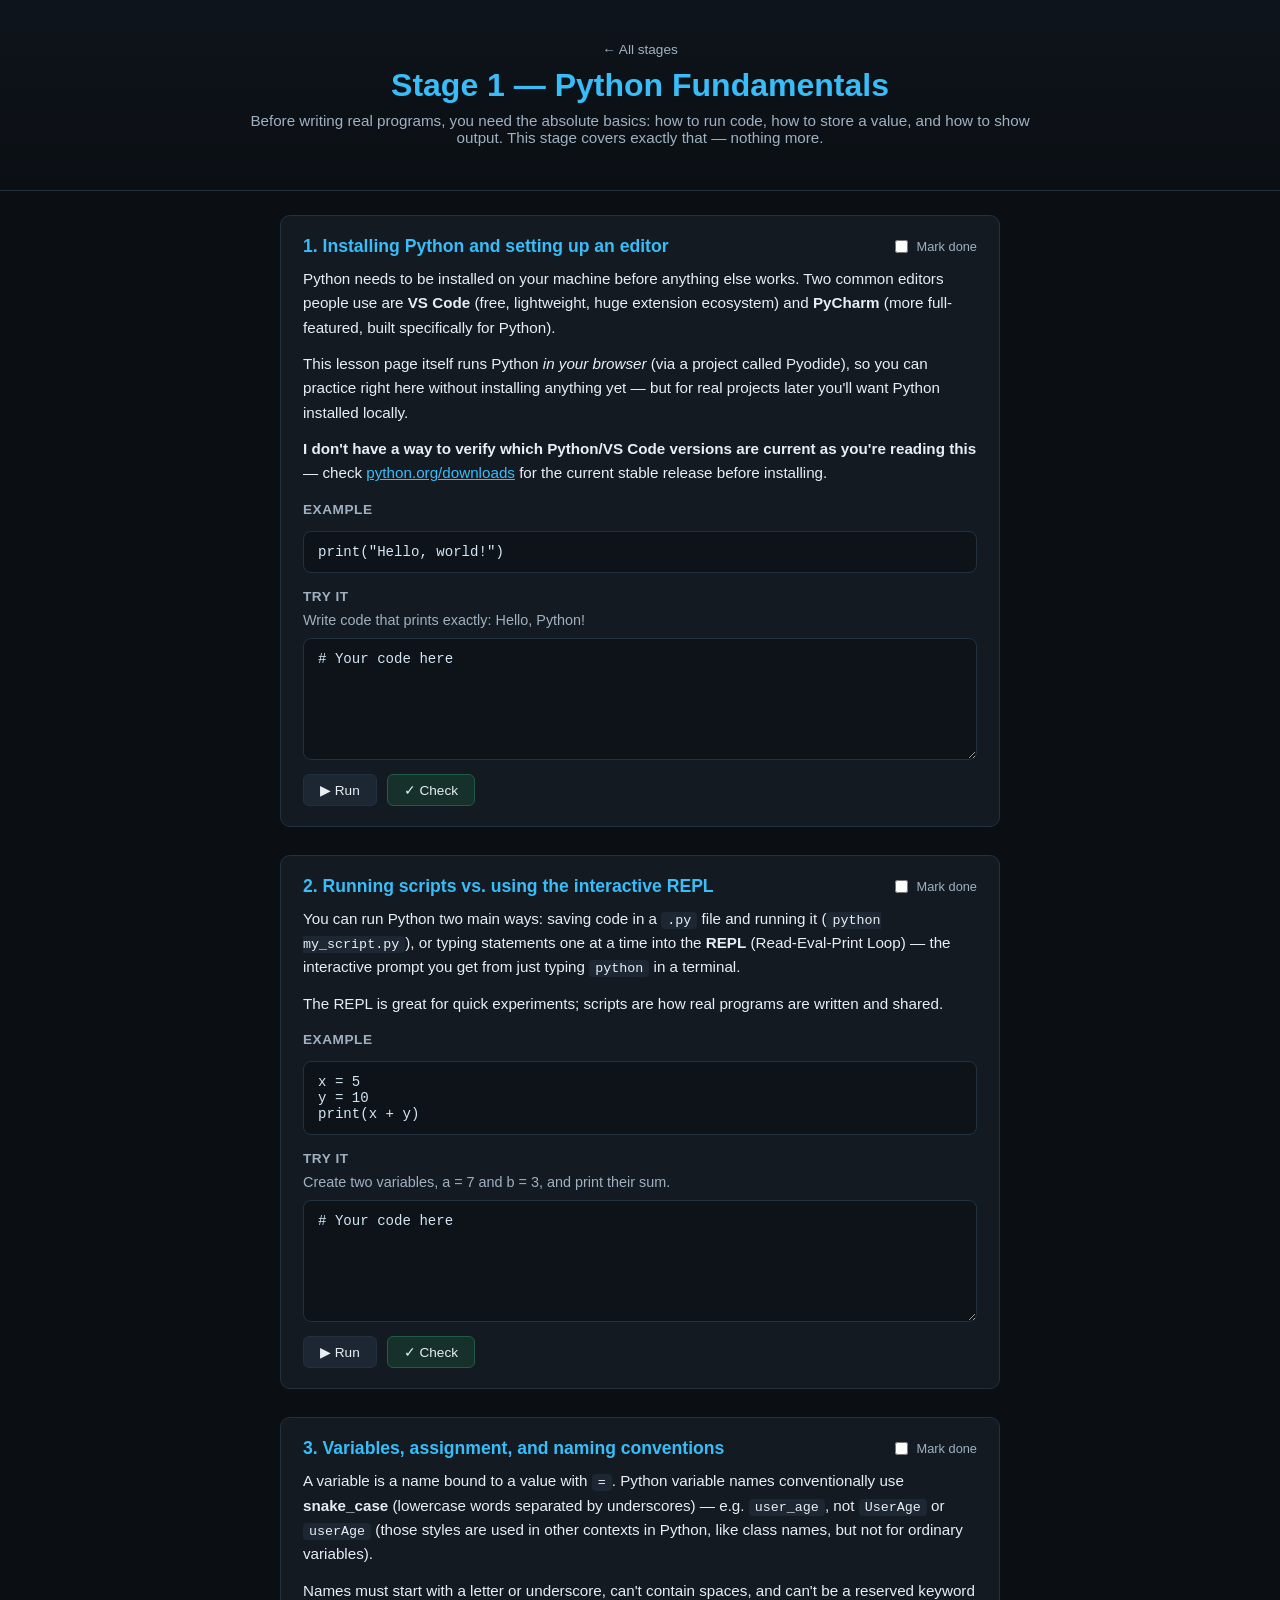
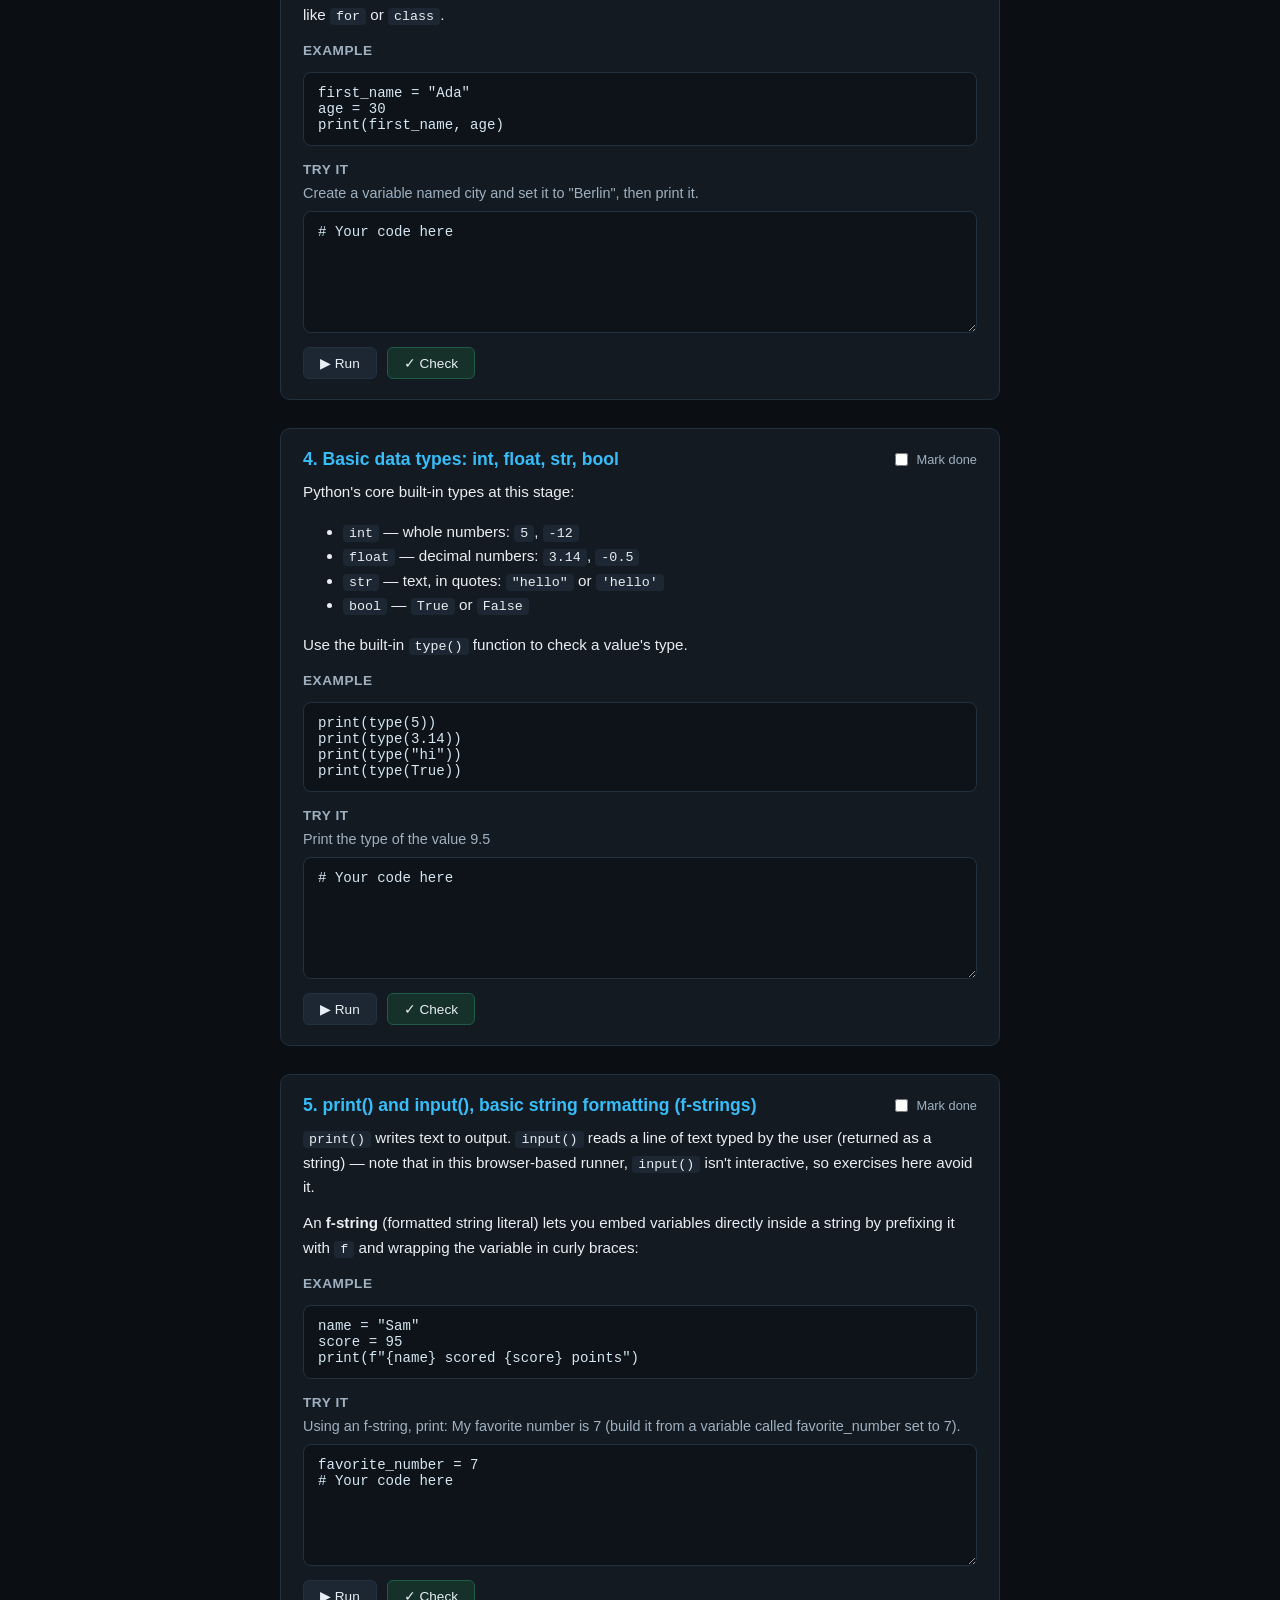
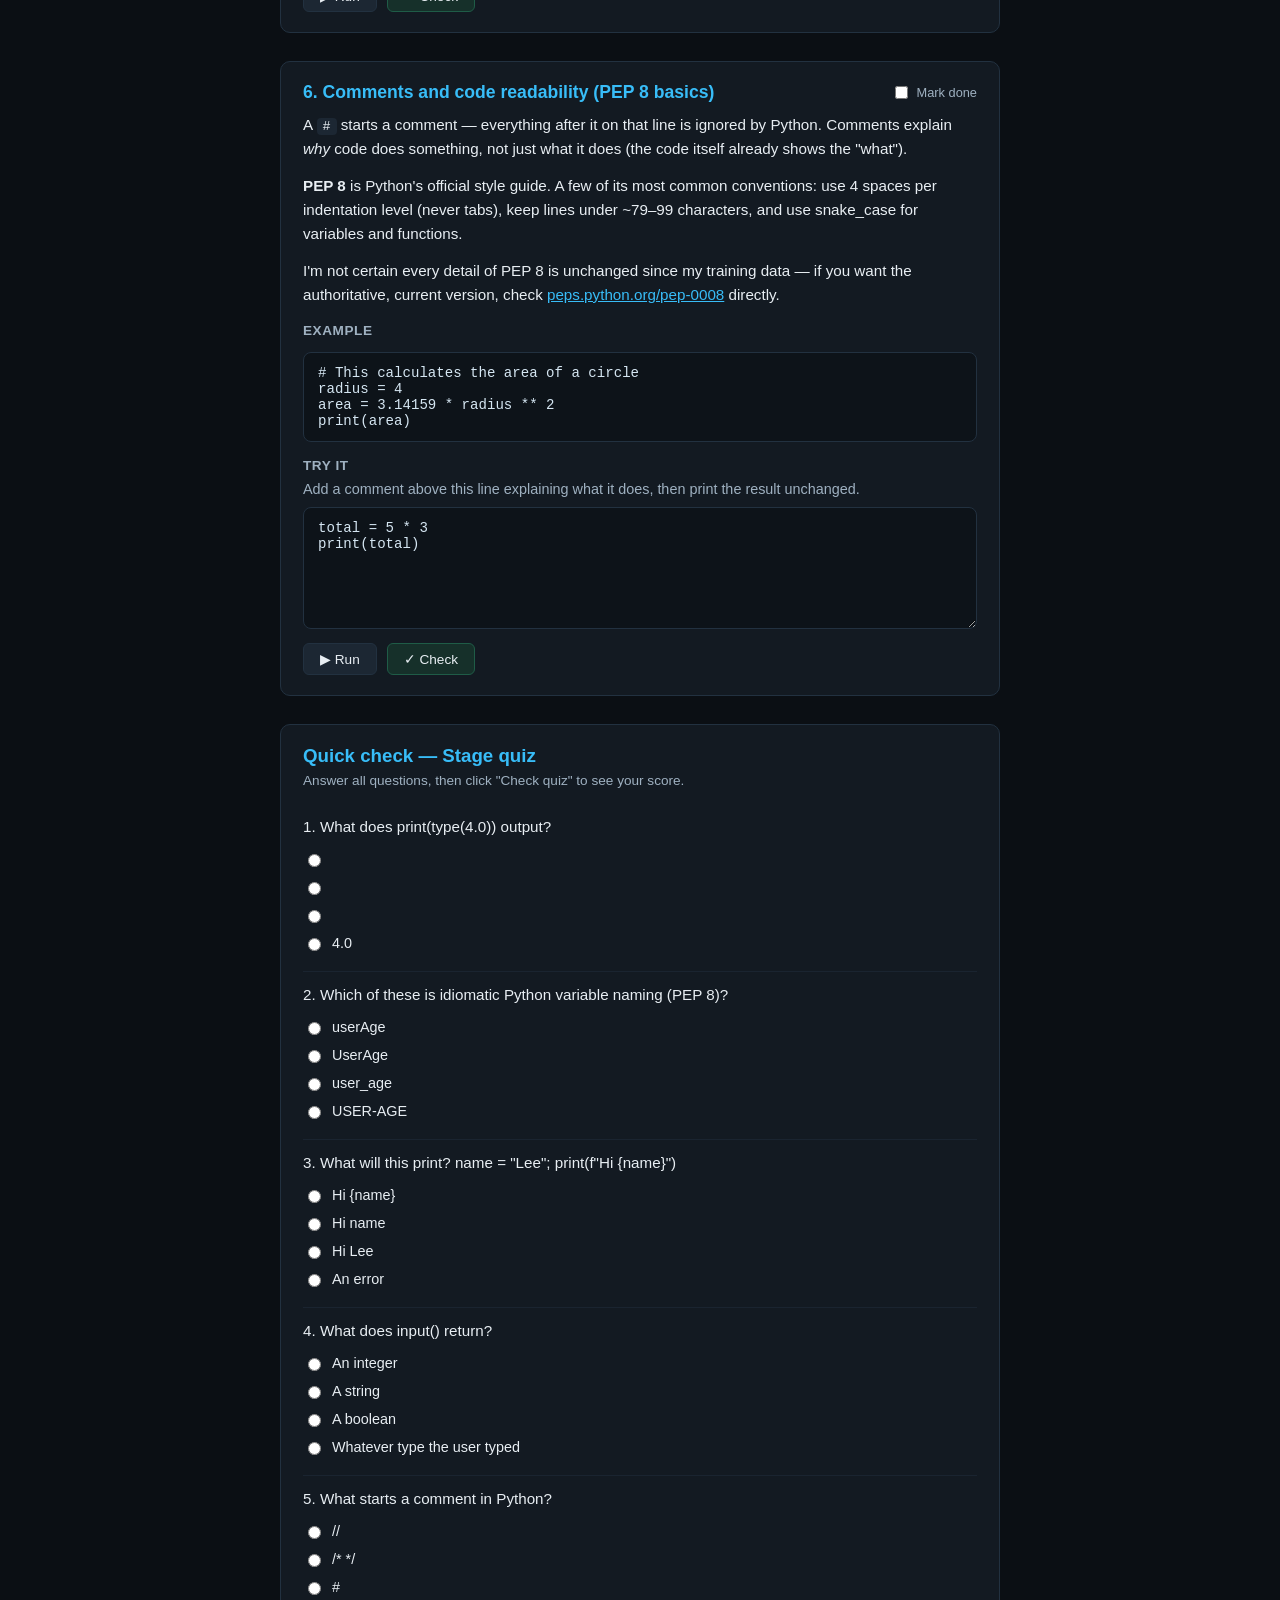
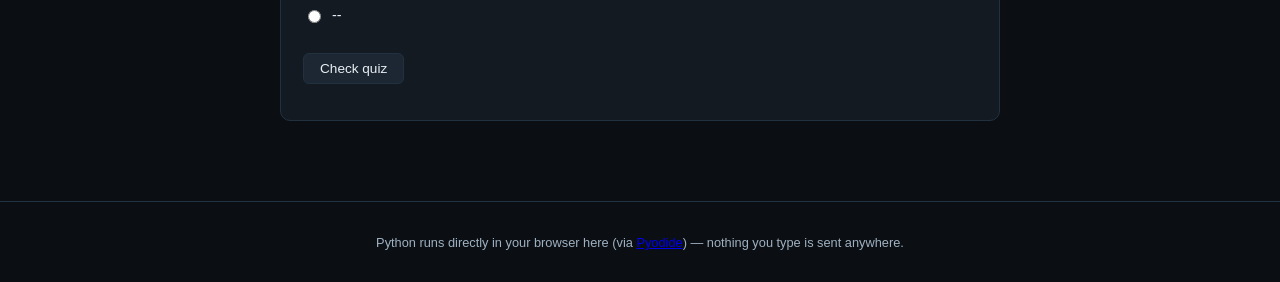
==== lesson.html @ e813a806 "With lessons" ====
<!DOCTYPE html>
<html lang="en">
<head>
<meta charset="UTF-8">
<meta name="viewport" content="width=device-width, initial-scale=1.0">
<title>Lesson — Python Learning Roadmap</title>
<link rel="stylesheet" href="style.css">
<link rel="stylesheet" href="lesson.css">
</head>
<body>
  <header class="site-header lesson-header">
    <div class="header-inner">
      <a href="index.html" class="back-link">← All stages</a>
      <h1 id="lesson-title">Loading…</h1>
      <p class="subtitle" id="lesson-intro"></p>
    </div>
  </header>

  <main id="lesson-container" class="lesson-container">
    <!-- Rendered by lesson.js -->
  </main>

  <footer class="site-footer">
    <p>Python runs directly in your browser here (via <a href="https://pyodide.org" target="_blank" rel="noopener">Pyodide</a>) — nothing you type is sent anywhere.</p>
  </footer>

  <script src="pyodide-runtime.js"></script>
  <script src="lesson.js"></script>
</body>
</html>
---- style.css ----
:root {
  --bg: #0b0f14;
  --card-bg: #131a22;
  --card-border: #223140;
  --accent: #3ddc97;
  --accent-2: #38bdf8;
  --text: #e8eef3;
  --text-dim: #9fb1c1;
  --done: #3ddc97;
}

* { box-sizing: border-box; }

body {
  margin: 0;
  font-family: -apple-system, BlinkMacSystemFont, "Segoe UI", Roboto, sans-serif;
  background: var(--bg);
  color: var(--text);
}

.site-header {
  padding: 40px 20px 24px;
  background: linear-gradient(180deg, #0e141b 0%, var(--bg) 100%);
  border-bottom: 1px solid var(--card-border);
}

.header-inner {
  max-width: 800px;
  margin: 0 auto;
  text-align: center;
}

.site-header h1 {
  font-size: 2rem;
  margin: 0 0 8px;
  color: var(--accent-2);
}

.subtitle {
  color: var(--text-dim);
  margin: 0 0 20px;
  font-size: 0.95rem;
}

.progress-summary {
  display: flex;
  align-items: center;
  gap: 12px;
  max-width: 480px;
  margin: 0 auto 16px;
}

.progress-bar-track {
  flex: 1;
  height: 10px;
  background: #1c2733;
  border-radius: 999px;
  overflow: hidden;
}

.progress-bar-fill {
  height: 100%;
  width: 0%;
  background: linear-gradient(90deg, var(--accent), var(--accent-2));
  transition: width 0.3s ease;
}

#overall-label {
  font-size: 0.85rem;
  color: var(--text-dim);
  white-space: nowrap;
}

.reset-btn {
  background: transparent;
  border: 1px solid var(--card-border);
  color: var(--text-dim);
  padding: 6px 14px;
  border-radius: 6px;
  font-size: 0.8rem;
  cursor: pointer;
}

.reset-btn:hover {
  border-color: var(--accent-2);
  color: var(--text);
}

.stages-container {
  max-width: 800px;
  margin: 0 auto;
  padding: 24px 20px 60px;
  display: flex;
  flex-direction: column;
  gap: 14px;
}

.stage-card {
  background: var(--card-bg);
  border: 1px solid var(--card-border);
  border-radius: 10px;
  overflow: hidden;
}

.stage-header {
  display: flex;
  align-items: center;
  justify-content: space-between;
  padding: 16px 18px;
  cursor: pointer;
  user-select: none;
}

.stage-header:hover {
  background: #17202a;
}

.stage-title-row {
  display: flex;
  align-items: center;
  gap: 10px;
}

.stage-check-icon {
  width: 20px;
  height: 20px;
  border-radius: 50%;
  border: 2px solid var(--card-border);
  flex-shrink: 0;
  display: flex;
  align-items: center;
  justify-content: center;
  font-size: 0.7rem;
}

.stage-check-icon.complete {
  background: var(--done);
  border-color: var(--done);
  color: #06251a;
}

.stage-title {
  font-size: 1rem;
  font-weight: 600;
}

.stage-meta {
  font-size: 0.8rem;
  color: var(--text-dim);
}

.stage-header-right {
  display: flex;
  align-items: center;
  gap: 14px;
}

.lesson-link {
  font-size: 0.8rem;
  color: var(--accent-2);
  text-decoration: none;
  white-space: nowrap;
  border: 1px solid #1f4b5c;
  padding: 5px 12px;
  border-radius: 6px;
}

.lesson-link:hover {
  background: #12303c;
}

.stage-caret {
  color: var(--text-dim);
  transition: transform 0.2s ease;
}

.stage-card.open .stage-caret {
  transform: rotate(90deg);
}

.stage-topics {
  display: none;
  padding: 0 18px 16px;
  border-top: 1px solid var(--card-border);
}

.stage-card.open .stage-topics {
  display: block;
}

.topic-row {
  display: flex;
  align-items: flex-start;
  gap: 10px;
  padding: 10px 0;
  border-bottom: 1px solid #1a2430;
}

.topic-row:last-child {
  border-bottom: none;
}

.topic-row input[type="checkbox"] {
  margin-top: 3px;
  width: 16px;
  height: 16px;
  accent-color: var(--accent);
  cursor: pointer;
  flex-shrink: 0;
}

.topic-row label {
  font-size: 0.92rem;
  color: var(--text);
  cursor: pointer;
  line-height: 1.4;
}

.topic-row.checked label {
  color: var(--text-dim);
  text-decoration: line-through;
}

.site-footer {
  text-align: center;
  color: var(--text-dim);
  font-size: 0.8rem;
  padding: 20px;
  border-top: 1px solid var(--card-border);
}
---- lesson.css ----
.back-link {
  display: inline-block;
  color: var(--text-dim);
  text-decoration: none;
  font-size: 0.85rem;
  margin-bottom: 10px;
}

.back-link:hover {
  color: var(--accent-2);
}

.lesson-container {
  max-width: 760px;
  margin: 0 auto;
  padding: 24px 20px 80px;
  display: flex;
  flex-direction: column;
  gap: 28px;
}

.topic-section {
  background: var(--card-bg);
  border: 1px solid var(--card-border);
  border-radius: 10px;
  padding: 20px 22px;
}

.topic-section-header {
  display: flex;
  align-items: center;
  justify-content: space-between;
  gap: 12px;
  margin-bottom: 10px;
}

.topic-section-header h3 {
  margin: 0;
  font-size: 1.1rem;
  color: var(--accent-2);
}

.mark-done {
  display: flex;
  align-items: center;
  gap: 6px;
  font-size: 0.8rem;
  color: var(--text-dim);
  white-space: nowrap;
  cursor: pointer;
}

.mark-done input {
  accent-color: var(--accent);
  cursor: pointer;
}

.topic-explanation {
  color: var(--text);
  line-height: 1.6;
  font-size: 0.95rem;
}

.topic-explanation p {
  margin: 0 0 12px;
}

.topic-explanation code {
  background: #1c2733;
  padding: 1px 6px;
  border-radius: 4px;
  font-size: 0.88em;
}

.topic-explanation a {
  color: var(--accent-2);
}

.example-block, .exercise-block {
  margin-top: 16px;
}

.example-block h4, .exercise-block h4 {
  margin: 0 0 8px;
  font-size: 0.85rem;
  text-transform: uppercase;
  letter-spacing: 0.04em;
  color: var(--text-dim);
}

.code-block {
  background: #0d1319;
  border: 1px solid var(--card-border);
  border-radius: 8px;
  padding: 12px 14px;
  overflow-x: auto;
  font-family: "SFMono-Regular", Consolas, "Liberation Mono", Menlo, monospace;
  font-size: 0.88rem;
  color: #d5e6f2;
  white-space: pre;
}

.exercise-prompt {
  font-size: 0.9rem;
  color: var(--text-dim);
  margin: 0 0 10px;
}

.code-editor {
  width: 100%;
  background: #0d1319;
  border: 1px solid var(--card-border);
  border-radius: 8px;
  padding: 12px 14px;
  color: #d5e6f2;
  font-family: "SFMono-Regular", Consolas, "Liberation Mono", Menlo, monospace;
  font-size: 0.88rem;
  resize: vertical;
  box-sizing: border-box;
}

.code-editor:focus {
  outline: 1px solid var(--accent-2);
}

.exercise-actions {
  display: flex;
  align-items: center;
  gap: 10px;
  margin-top: 10px;
}

.run-btn, .check-btn, .quiz-submit-btn {
  background: #1c2733;
  border: 1px solid var(--card-border);
  color: var(--text);
  padding: 7px 16px;
  border-radius: 6px;
  font-size: 0.85rem;
  cursor: pointer;
}

.run-btn:hover, .check-btn:hover, .quiz-submit-btn:hover {
  border-color: var(--accent-2);
}

.check-btn {
  background: #16302a;
  border-color: #1f5c47;
}

.run-btn:disabled, .check-btn:disabled {
  opacity: 0.6;
  cursor: wait;
}

.run-status {
  font-size: 0.82rem;
  color: var(--text-dim);
}

.status-pass {
  color: var(--accent);
}

.status-fail {
  color: #f28b82;
}

.code-output {
  margin-top: 10px;
  background: #0a0f14;
  border: 1px solid var(--card-border);
  border-radius: 8px;
  padding: 10px 14px;
  font-family: "SFMono-Regular", Consolas, "Liberation Mono", Menlo, monospace;
  font-size: 0.85rem;
  color: #b9c8d4;
  white-space: pre-wrap;
  word-break: break-word;
}

.quiz-section {
  background: var(--card-bg);
  border: 1px solid var(--card-border);
  border-radius: 10px;
  padding: 20px 22px;
}

.quiz-section h3 {
  margin: 0 0 6px;
  color: var(--accent-2);
}

.quiz-instructions {
  color: var(--text-dim);
  font-size: 0.85rem;
  margin: 0 0 16px;
}

.quiz-question {
  padding: 14px 0;
  border-top: 1px solid #1a2430;
}

.quiz-question:first-of-type {
  border-top: none;
}

.quiz-question-text {
  font-size: 0.95rem;
  margin: 0 0 10px;
}

.quiz-choice {
  display: flex;
  align-items: center;
  gap: 8px;
  padding: 6px 0;
  font-size: 0.9rem;
  cursor: pointer;
}

.quiz-choice input {
  accent-color: var(--accent-2);
  cursor: pointer;
}

.quiz-feedback {
  margin: 8px 0 0;
  font-size: 0.85rem;
}

.quiz-submit-btn {
  margin-top: 10px;
}

.quiz-score {
  margin-top: 12px;
  font-weight: 600;
  color: var(--accent);
}

.empty-state {
  background: var(--card-bg);
  border: 1px solid var(--card-border);
  border-radius: 10px;
  padding: 24px;
  text-align: center;
  color: var(--text-dim);
  line-height: 1.6;
}

.empty-state a {
  color: var(--accent-2);
}
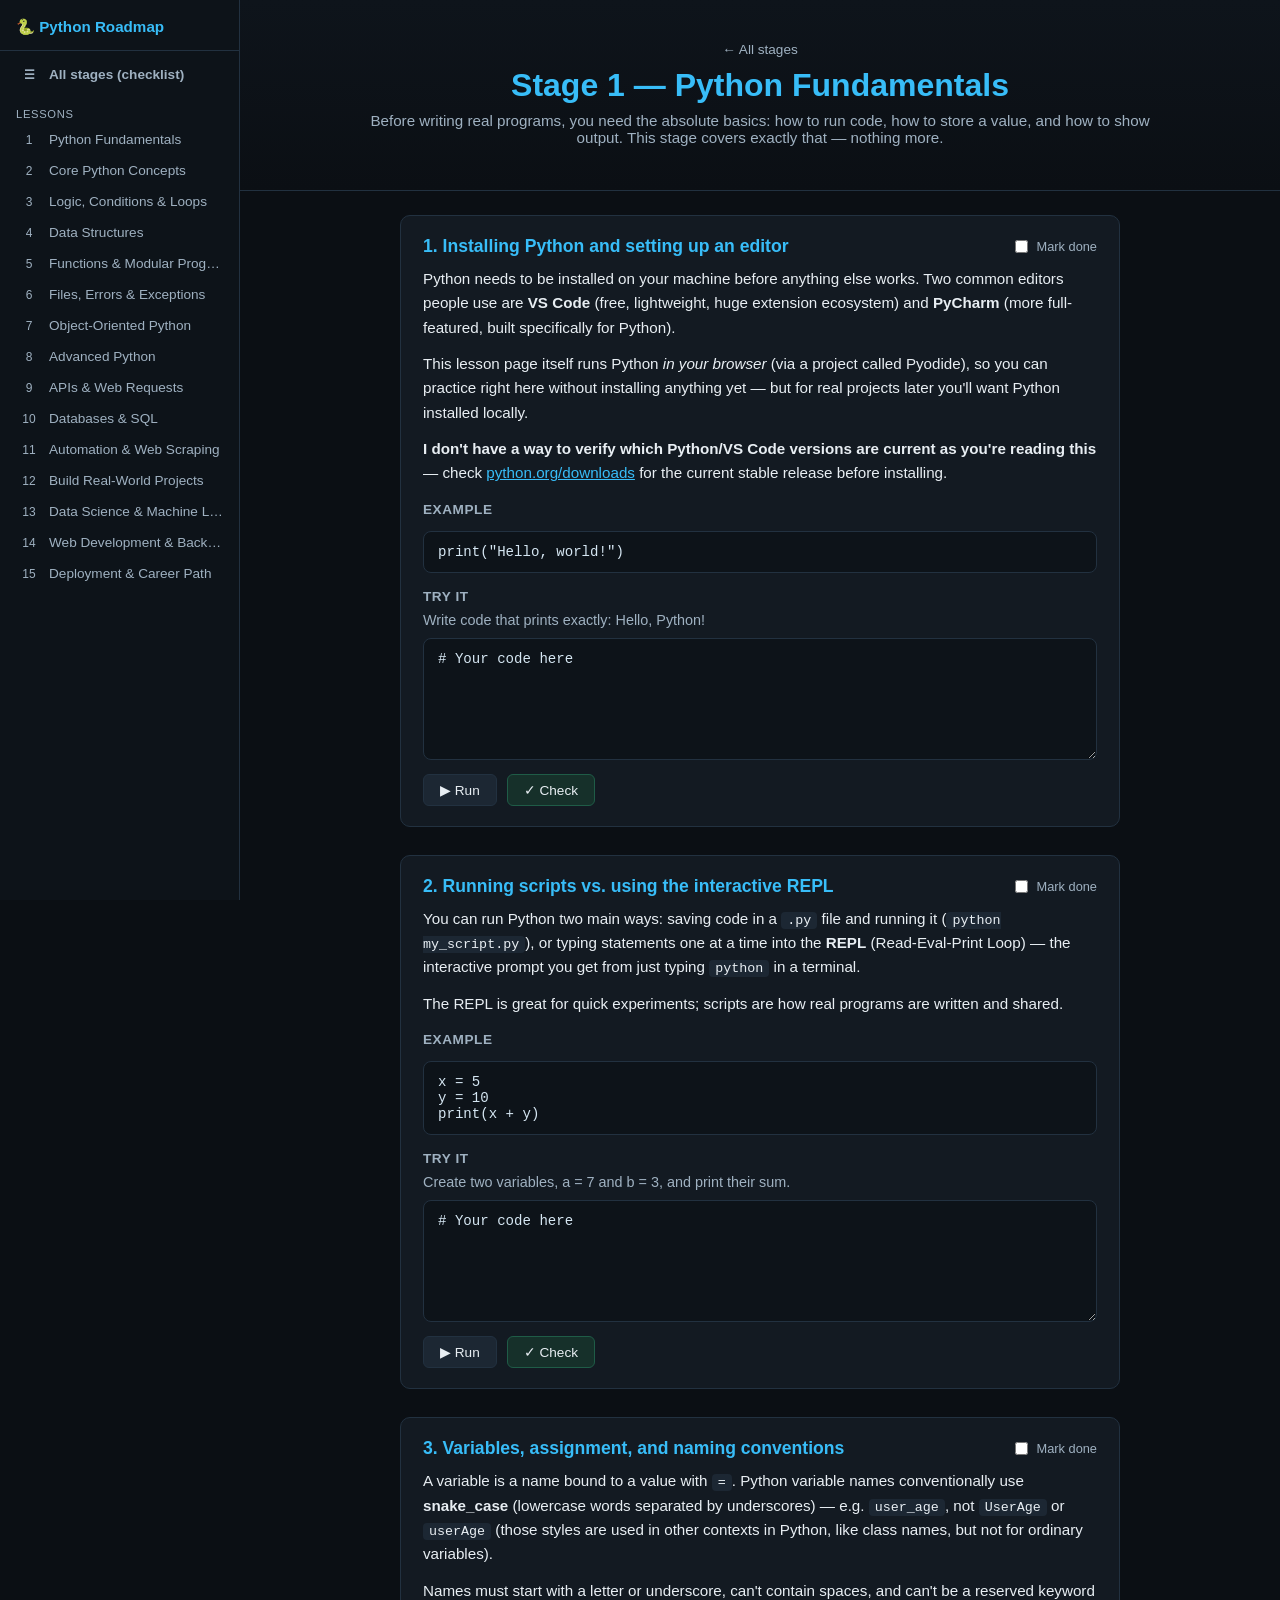
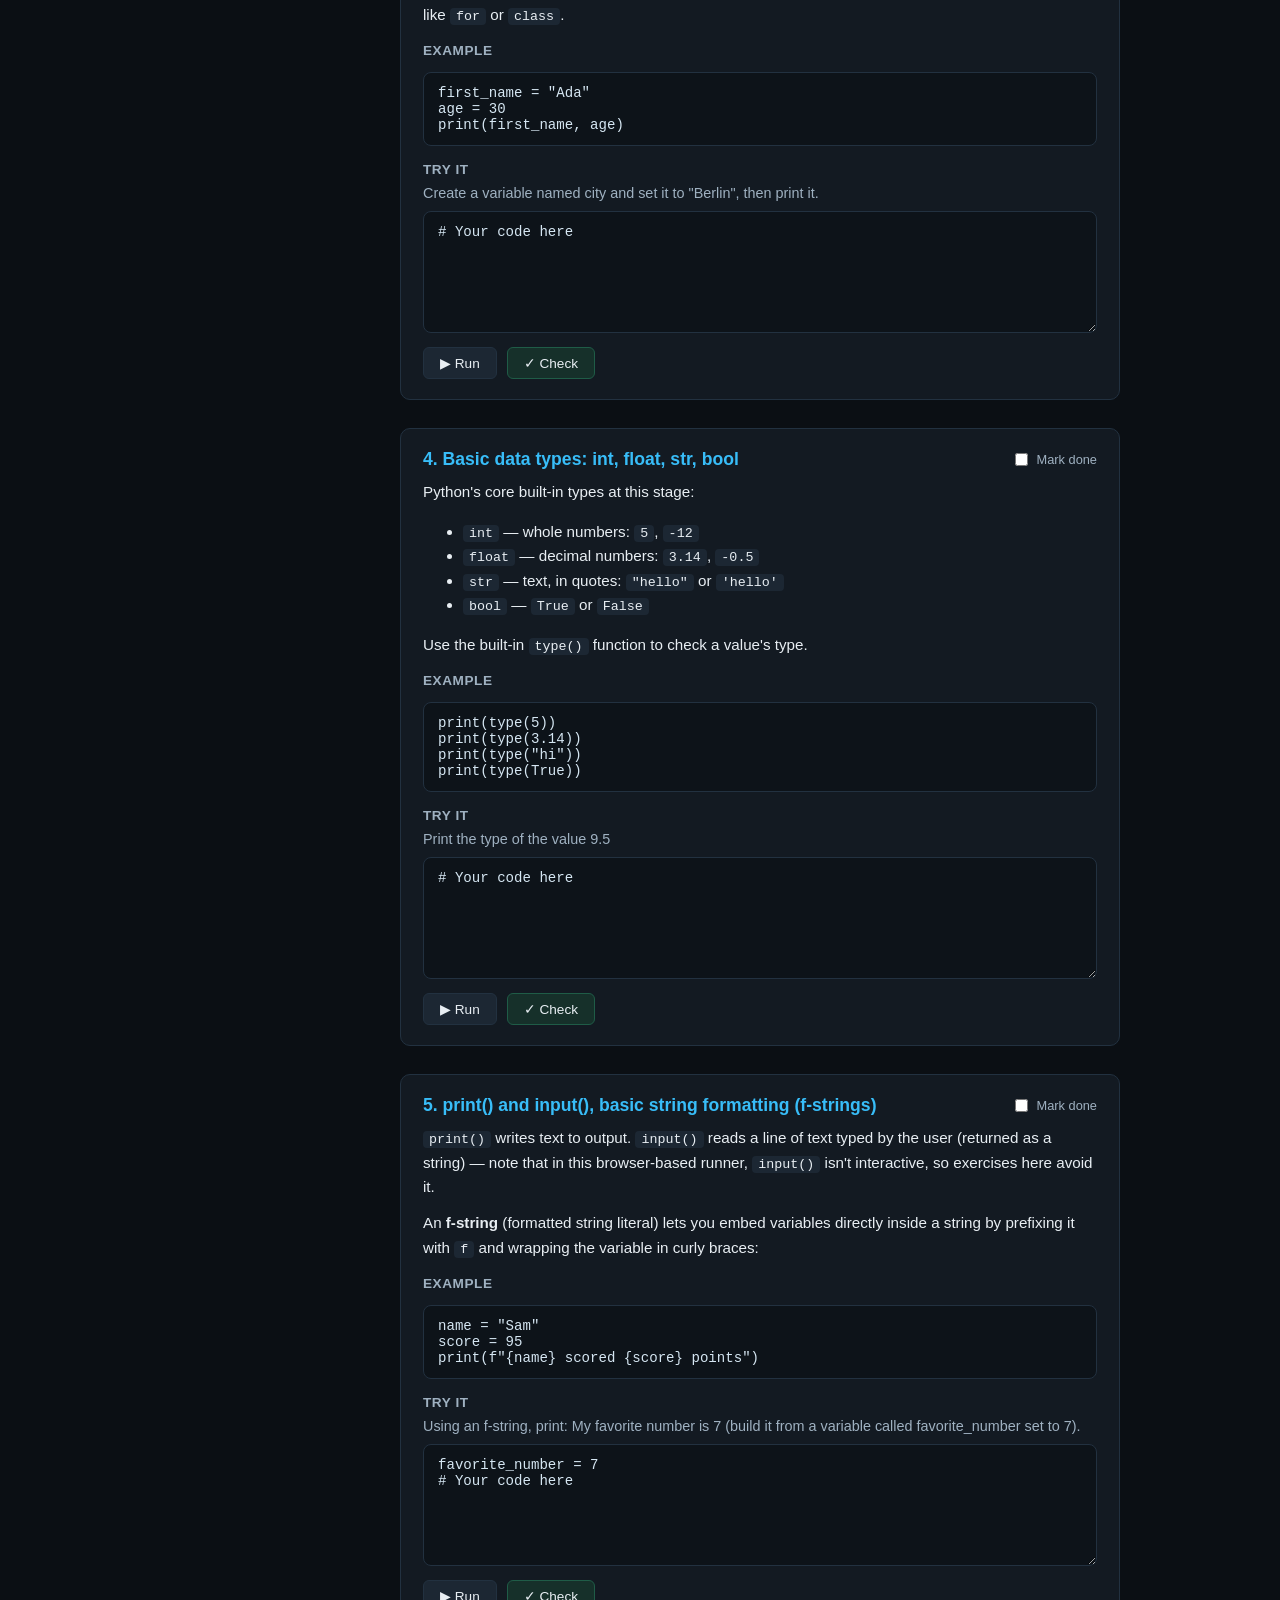
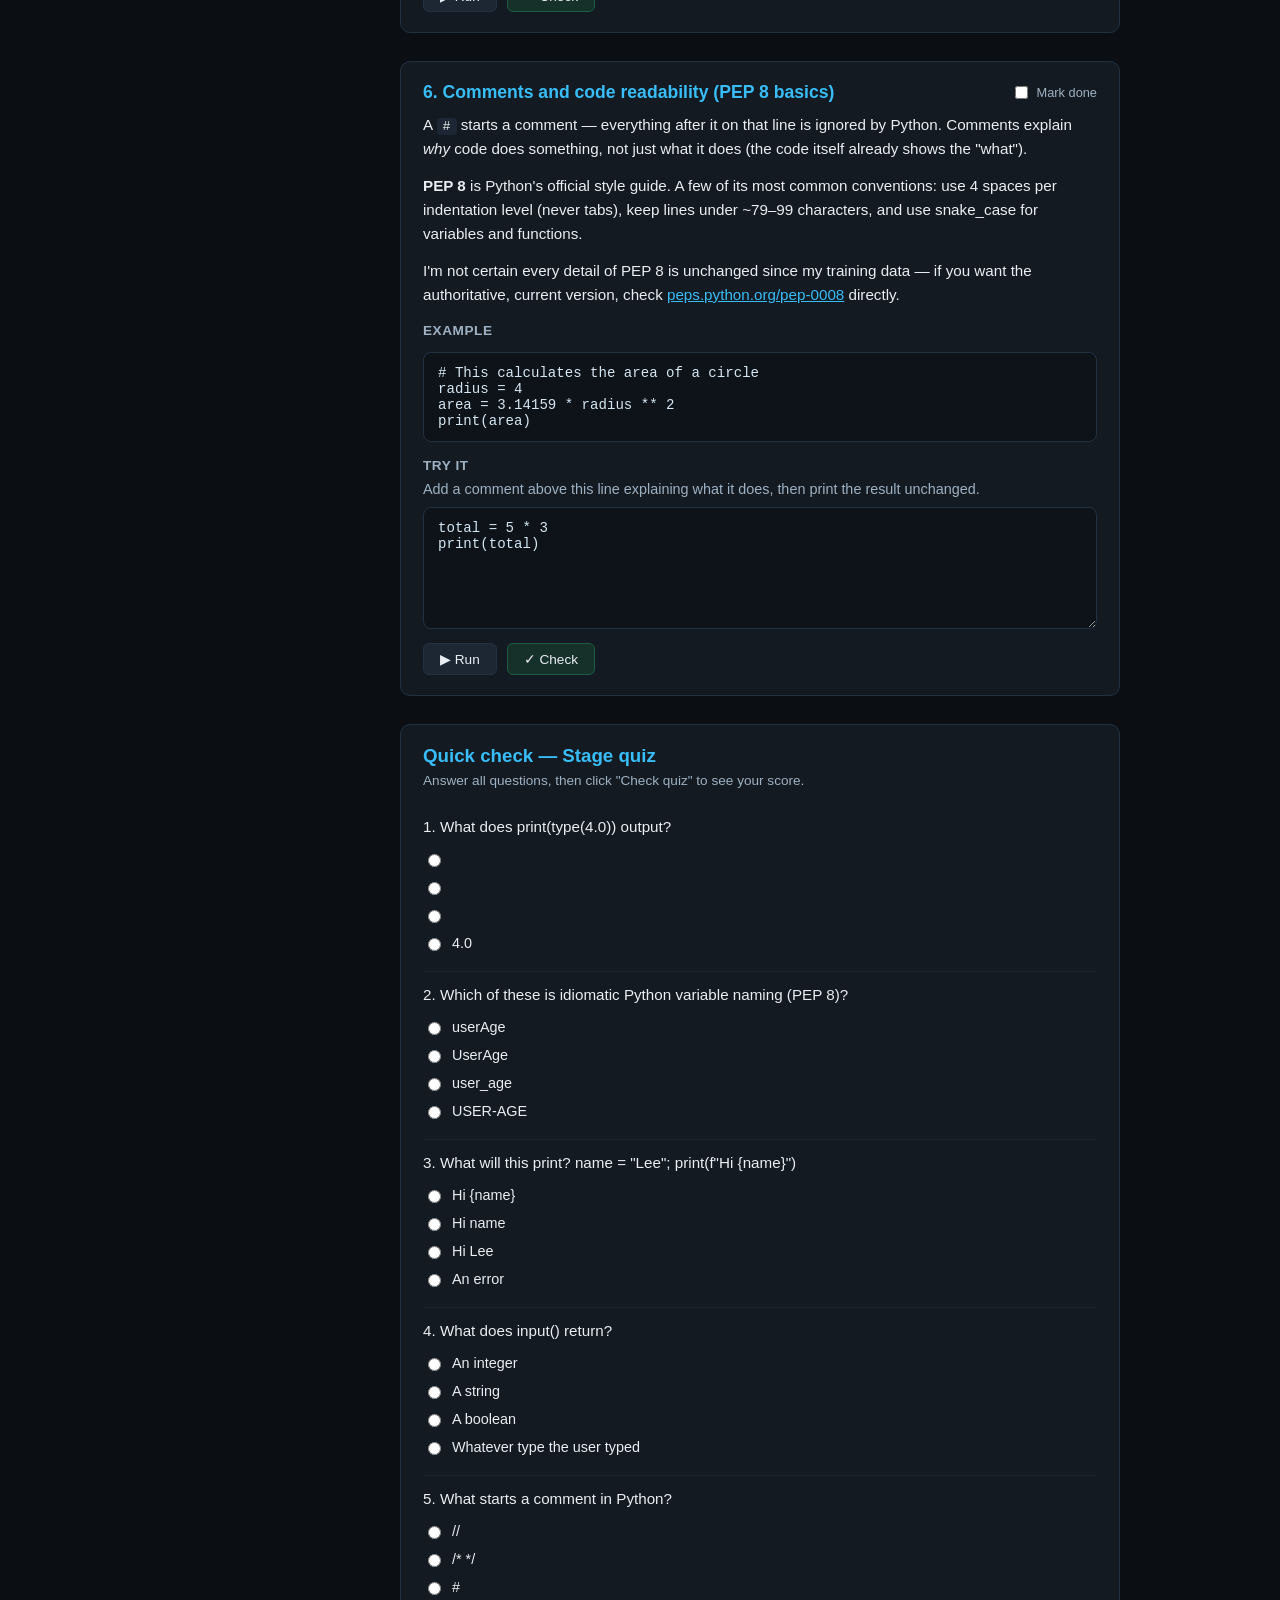
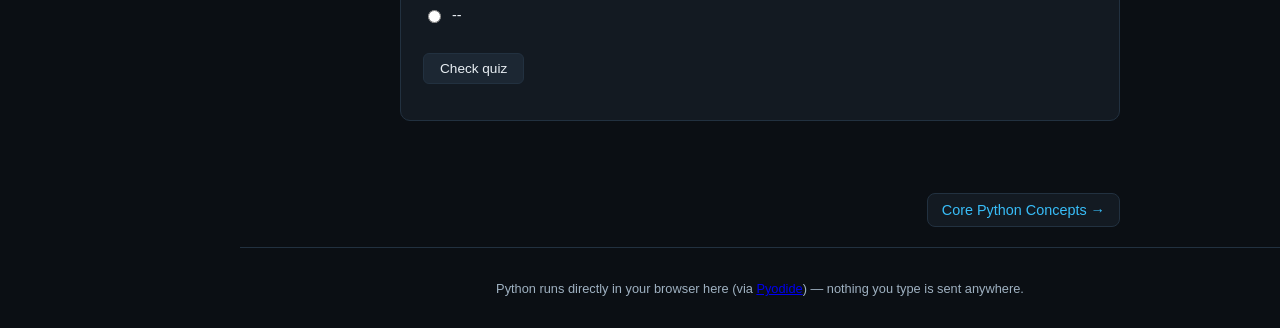
==== commit de227183: "commit all" ====
--- a/lesson.html
+++ b/lesson.html
@@ -6,24 +6,34 @@
 <title>Lesson — Python Learning Roadmap</title>
 <link rel="stylesheet" href="style.css">
 <link rel="stylesheet" href="lesson.css">
+<link rel="stylesheet" href="nav.css">
 </head>
 <body>
-  <header class="site-header lesson-header">
-    <div class="header-inner">
-      <a href="index.html" class="back-link">← All stages</a>
-      <h1 id="lesson-title">Loading…</h1>
-      <p class="subtitle" id="lesson-intro"></p>
-    </div>
-  </header>
+  <button id="nav-toggle" class="nav-toggle" aria-label="Toggle navigation">☰</button>
+  <nav id="site-nav" class="site-nav"><!-- Rendered by nav.js --></nav>
 
-  <main id="lesson-container" class="lesson-container">
-    <!-- Rendered by lesson.js -->
-  </main>
+  <div class="page-shell">
+    <header class="site-header lesson-header">
+      <div class="header-inner">
+        <a href="index.html" class="back-link">← All stages</a>
+        <h1 id="lesson-title">Loading…</h1>
+        <p class="subtitle" id="lesson-intro"></p>
+      </div>
+    </header>
 
-  <footer class="site-footer">
-    <p>Python runs directly in your browser here (via <a href="https://pyodide.org" target="_blank" rel="noopener">Pyodide</a>) — nothing you type is sent anywhere.</p>
-  </footer>
+    <main id="lesson-container" class="lesson-container">
+      <!-- Rendered by lesson.js -->
+    </main>
 
+    <nav id="stage-pager" class="stage-pager"><!-- Rendered by lesson.js --></nav>
+
+    <footer class="site-footer">
+      <p>Python runs directly in your browser here (via <a href="https://pyodide.org" target="_blank" rel="noopener">Pyodide</a>) — nothing you type is sent anywhere.</p>
+    </footer>
+  </div>
+
+  <script src="data.js"></script>
+  <script src="nav.js"></script>
   <script src="pyodide-runtime.js"></script>
   <script src="lesson.js"></script>
 </body>
--- a/lesson.css
+++ b/lesson.css
@@ -254,3 +254,30 @@
 .empty-state a {
   color: var(--accent-2);
 }
+
+.stage-pager {
+  max-width: 760px;
+  margin: -8px auto 0;
+  padding: 0 20px 20px;
+  display: flex;
+  justify-content: space-between;
+  gap: 12px;
+}
+
+.pager-link {
+  color: var(--accent-2);
+  text-decoration: none;
+  font-size: 0.9rem;
+  padding: 8px 14px;
+  border: 1px solid var(--card-border);
+  border-radius: 8px;
+  background: var(--card-bg);
+}
+
+.pager-link:hover {
+  border-color: var(--accent-2);
+}
+
+.pager-next {
+  margin-left: auto;
+}
--- a/nav.css
+++ b/nav.css
@@ -0,0 +1,126 @@
+/* Site-wide sidebar navigation. Fixed on desktop, slide-out on mobile. */
+
+.nav-toggle {
+  position: fixed;
+  top: 14px;
+  left: 14px;
+  z-index: 40;
+  background: var(--card-bg);
+  border: 1px solid var(--card-border);
+  color: var(--text);
+  width: 38px;
+  height: 38px;
+  border-radius: 8px;
+  font-size: 1.1rem;
+  cursor: pointer;
+  display: none;
+}
+
+.site-nav {
+  position: fixed;
+  top: 0;
+  left: 0;
+  bottom: 0;
+  width: 240px;
+  background: #0d1319;
+  border-right: 1px solid var(--card-border);
+  overflow-y: auto;
+  z-index: 30;
+  padding-bottom: 24px;
+}
+
+.site-nav-header {
+  padding: 18px 16px 14px;
+  border-bottom: 1px solid var(--card-border);
+  margin-bottom: 8px;
+}
+
+.site-nav-brand {
+  color: var(--accent-2);
+  text-decoration: none;
+  font-weight: 700;
+  font-size: 0.95rem;
+}
+
+.site-nav-section-label {
+  padding: 14px 16px 4px;
+  font-size: 0.7rem;
+  text-transform: uppercase;
+  letter-spacing: 0.06em;
+  color: var(--text-dim);
+}
+
+.site-nav-links {
+  display: flex;
+  flex-direction: column;
+}
+
+.site-nav-link {
+  display: flex;
+  align-items: center;
+  gap: 10px;
+  padding: 8px 16px;
+  color: var(--text-dim);
+  text-decoration: none;
+  font-size: 0.85rem;
+  border-left: 3px solid transparent;
+}
+
+.site-nav-link:hover {
+  background: #131b23;
+  color: var(--text);
+}
+
+.site-nav-link.active {
+  color: var(--accent);
+  border-left-color: var(--accent);
+  background: #101a17;
+}
+
+.site-nav-roadmap-link {
+  margin: 0 0 4px;
+  font-weight: 600;
+}
+
+.site-nav-num {
+  flex-shrink: 0;
+  width: 20px;
+  text-align: center;
+  font-size: 0.75rem;
+  color: var(--text-dim);
+}
+
+.site-nav-link.active .site-nav-num {
+  color: var(--accent);
+}
+
+.site-nav-label {
+  overflow: hidden;
+  text-overflow: ellipsis;
+  white-space: nowrap;
+}
+
+/* Page content is offset to make room for the fixed sidebar on desktop. */
+.page-shell {
+  margin-left: 240px;
+}
+
+@media (max-width: 880px) {
+  .nav-toggle {
+    display: block;
+  }
+
+  .site-nav {
+    transform: translateX(-100%);
+    transition: transform 0.2s ease;
+    box-shadow: 2px 0 16px rgba(0, 0, 0, 0.4);
+  }
+
+  .site-nav.nav-open {
+    transform: translateX(0);
+  }
+
+  .page-shell {
+    margin-left: 0;
+  }
+}
